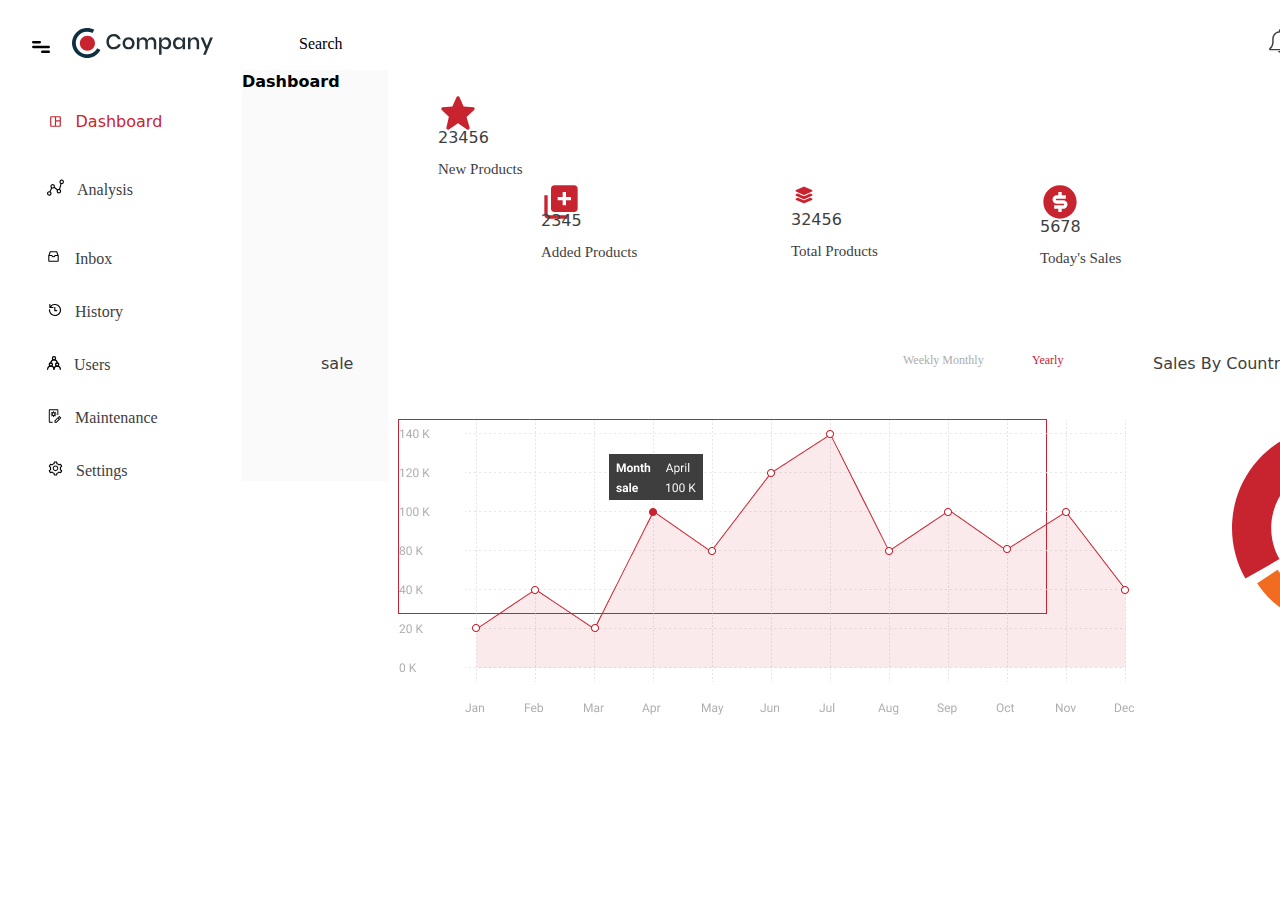
==== HTML TRAINING ASSESMENT/dashboard.html @ 8d581800 "modified" ====
<!DOCTYPE html>
<html lang="en">
  <head>
    <meta charset="UTF-8" />
    <meta http-equiv="X-UA-Compatible" content="IE=edge" />
    <meta name="viewport" content="width=device-width, initial-scale=1.0" />
    <title>Document</title>
    <link rel="stylesheet" href="css/style.css" />
    <link rel="stylesheet" href="css/bootstrap.min.css" />
    <style></style>
  </head>
  <body>
    <div id="topbar">
      <div id="menu-img"><img src="images/menu-bar.svg" alt="" /></div>
      <div id="comp-logo"><img src="images/header-logo.svg" alt="" /></div>
      <div id="search-symbol">
        <img src="images/search-icon.svg" alt="" />
      </div>
      <p id="search-txt">Search</p>
      <div id="notification-icon">
        <img src="images/notification-icon.svg" alt="" />
      </div>
      <div id="profile"><img src="images/profile.png" alt="" /></div>
      <p id="profile-txt">John Doe</p>
      <div id="downward-arrow">
        <img src="images/downward-arrow.svg" alt="" />
      </div>
    </div>
    <div id="Container">
      <div id="sidebar">
        <div id="dashboard">
          <div id="dashboard-img">
            <img src="images/dashboard-active.svg" alt="" />
          </div>
          <p id="dashboard-txt">Dashboard</p>
        </div>
        <div id="analysis">
          <div id="analysis-img">
            <img src="images/graph-default.svg" alt="" />
          </div>
          <p id="analysis-txt">Analysis</p>
        </div>
        <div id="inbox">
          <div id="inbox-img">
            <img src="images/inbox-default.svg" alt="" />
          </div>
          <div id="inbox-txt"><p>Inbox</p></div>
        </div>
        <div id="history">
          <div id="history-img">
            <img src="images/clock-default.svg" alt="" />
          </div>
          <div id="history-txt"><p>History</p></div>
        </div>
        <div id="user">
          <div id="user-img">
            <img src="images/user-default.svg" alt="" />
          </div>
          <div id="user-txt"><p>Users</p></div>
        </div>
        <div id="maintenance">
          <div id="maintenance-img">
            <img src="images/maintenance-default.svg" alt="" />
          </div>
          <div id="maintenance-txt"><p>Maintenance</p></div>
        </div>
        <div id="setting">
          <div id="setting-img">
            <img src="images/setting-default.svg" alt="" />
          </div>
          <div id="setting-txt"><p>Settings</p></div>
        </div>
      </div>
      <div id="right-side">
        <div id="dashboard-word">
          <p>Dashboard</p>
        </div>
        <div id="windows">
          <div id="new-products">
            <div id="new-product-img">
              <img src="images/star.svg" alt="" />
            </div>
            <div id="new-product-num">
              <p>23456</p>
            </div>
            <div id="new-product-txt"><p>New Products</p></div>
          </div>
          <div id="added-products">
            <div id="added-products-img">
              <img src="images/new-product.svg" alt="" />
            </div>
            <div id="added-products-num"><p>2345</p></div>
            <div id="added-products-txt"><p>Added Products</p></div>
          </div>
          <div id="total-products">
            <div id="total-products-img">
              <img src="images/total-product.svg" alt="" />
            </div>
            <div id="total-products-num"><p>32456</p></div>
            <div id="total-products-txt"><p>Total Products</p></div>
          </div>
          <div id="today-sales">
            <div id="today-sales-img">
              <img src="images/dollar-filled.svg" alt="" />
            </div>
            <div id="today-sales-num"><p>5678</p></div>
            <div id="today-sales-txt"><p>Today's Sales</p></div>
          </div>
          <div id="total-sale">
            <div id="total-sale-img">
              <img src="images/money-bag.svg" alt="" />
            </div>
            <div id="total-sale-num"><p>335342</p></div>
            <div id="total-sale-txt"><p>Total Sale</p></div>
          </div>
        </div>
        <div id="visuals">
          <div id="sale-txt"><p>sale</p></div>
          <div id="weekly-monthly-txt"><p>Weekly Monthly</p></div>
          <div id="yearly-txt"><p>Yearly</p></div>
          <div id="graph">
            <img src="images/data-graph.png" alt="" />
          </div>
          <div id="sales-by-country-txt"><p>Sales By Country</p></div>
          <div id="pie-chart">
            <img src="images/pie-chart.svg" alt="" />
          </div>
        </div>
      </div>
    </div>
  </body>
</html>
---- HTML TRAINING ASSESMENT/css/style.css ----
#img1 {
  margin-top: 72px;
  margin-left: 166px;
  width: 576px;
  height: 576px;

  background: transparent url("img/Ellipse 2.png") 0% 0% no-repeat padding-box;
  box-shadow: 0px 4px 31px #0000000a;
  border: 20px solid #ffffff;
  opacity: 1;
  border-radius: 1000px;
}
#img2 {
  margin-left: 164px;
  width: 272px;
  height: 58px;
  opacity: 1;
  margin-top: 106px;
}
#div2 {
  margin-top: 19.17px;
  margin-left: 164px;
  width: 500px;
  height: 100px;
  text-align: left;
  font: normal normal 300 40px/47px Roboto;
  letter-spacing: 0px;
  color: #3e3e3e;
  opacity: 1;
}
#div3 {
  margin-top: 31.87px;

  margin-left: 164px;
  width: 260px;
  height: 33px;
  text-align: left;
  font: normal normal normal 25px/33px Roboto;
  letter-spacing: 0px;
  color: #3e3e3e;
  opacity: 1;
}
#spn1 {
  width: 137px;
  height: 53px;
  text-align: left;
  font: normal normal 900 40px/53px Roboto;
  letter-spacing: 0px;
  color: #c8242f;
  opacity: 1;
}
#div4 {
  display: block;
  margin-top: 23.45px;
  margin-left: 164px;
  width: 429px;
  height: 49px;
  background: #ffffff 0% 0% no-repeat padding-box;
  border: 1px solid #adadad;
  border-radius: 5px;
  opacity: 1;
}
#div5 {
  display: block;
  margin-top: 27px;
  margin-left: 164px;
  width: 429px;
  height: 49px;
  background: #ffffff 0% 0% no-repeat padding-box;
  border: 1px solid #adadad;
  border-radius: 5px;
  opacity: 1;
}
#div6 {
  display: inline;
  color: #ffffff;
  margin-top: 40.15px;
  margin-left: 164px;
  width: 138px;
  height: 45px;
  background: #c8242f 0% 0% no-repeat padding-box;
  border-radius: 23px;
  opacity: 1;
}
#div8 {
  margin-top: 42.63px;
  margin-left: 170.44px;
  width: 121px;
  height: 20px;
  text-align: left;
  font: normal normal normal 15px/20px Roboto;
  letter-spacing: 0px;
  color: #adadad;
  opacity: 1;
}
#div7 {
  margin-top: 23.33px;
  margin-left: 164px;
  width: 160px;
  height: 20px;
  text-align: left;
  font: normal normal normal 15px/20px Roboto;
  letter-spacing: 0px;
  color: #adadad;
  opacity: 1;
}
#spn2 {
  margin-top: 23.13px;
  width: 88px;
  height: 20px;
  text-align: left;
  font: normal normal normal 15px/20px Roboto;
  letter-spacing: 0px;
  color: #c8242f;
  opacity: 1;
}
#temp {
  display: flex;
}
#temps2 {
  display: flex;
  justify-content: flex-start;
  justify-items: flex-start;
}
#temp3 {
  display: flex;
  align-items: center;
}
#temp4 {
  display: flex;
}

/* DASHBOARD CSS */
#Container {
  display: flex;
}
#topbar {
  display: flex;
}
#menu-img {
  margin-top: 34px;
  margin-left: 29px;
  width: 18px;
  height: 22px;
  align-items: center;
  display: inline;
}

#comp-logo {
  margin-top: 28px;
  margin-left: 25px;
  width: 142px;
  height: 30px;
  opacity: 1;
  align-items: center;
  display: inline;
}
#search-symbol {
  margin-top: 30px;
  margin-left: 75px;
  width: 16px;
  height: 16px;
  display: inline;
}
#search-txt {
  margin-top: 33px;
  margin-left: 10px;
  width: 49px;
  height: 21px;
  text-align: left;
  font: normal normal normal 16px/21px Roboto;
  letter-spacing: 0px;
  color: #000000;
  display: inline;
}
#notification-icon {
  margin-top: 28px;
  margin-left: 924.2px;
  width: 22px;
  height: 21px;
  display: inline;
}
#profile {
  margin-top: 18px;
  margin-left: 52.28px;
  width: 44px;
  height: 44px;
  display: inline;
}
#profile-txt {
  margin-top: 28px;
  margin-left: 12px;
  width: 68px;
  height: 21px;
  text-align: left;
  font: normal normal normal 16px/21px Roboto;
  letter-spacing: 0px;
  color: #000000;
  display: inline;
}
#downward-arrow {
  margin-top: 25px;
  margin-left: 14.54px;
  width: 10px;
  height: 6px;
  display: inline;
}
#sidebar {
  top: 80px;
  left: 0px;
  width: 242px;
  height: max-content;
  background: #ffffff 0% 0% no-repeat padding-box;
  opacity: 1;
  display: flex;
  flex-direction: column;
}
#dashboard {
  display: flex;
}
#dashboard-img {
  margin-top: 39px;
  margin-left: 48px;
  left: 48;
  width: 15px;
  height: 15px;
  display: inline;
}
#dashboard-txt {
  margin-top: 40px;
  margin-left: 12.5px;
  width: 78px;
  height: 21px;
  text-align: left;
  font: Roboto;
  letter-spacing: 0px;
  color: #c8242f;
}
#analysis {
  display: flex;
}
#analysis-img {
  margin-top: 28px;
  margin-left: 46px;
  width: 19px;
  height: 18px;
  display: inline;
}
#analysis-txt {
  margin-top: 32px;
  margin-left: 12px;
  width: 60px;
  height: 21px;
  text-align: left;
  font: normal normal normal 16px/21px Roboto;
  letter-spacing: 0px;
  color: #3e3e3e;
}
#inbox {
  display: flex;
}
#inbox-img {
  margin-top: 28px;
  margin-left: 46px;
  width: 15px;
  height: 15px;
  display: inline;
}
#inbox-txt {
  margin-top: 32px;
  margin-left: 14px;
  width: 39px;
  height: 21px;
  text-align: left;
  font: normal normal normal 16px/21px Roboto;
  letter-spacing: 0px;
  color: #3e3e3e;
}
#history {
  display: flex;
}
#history-img {
  margin-top: 28px;
  margin-left: 47px;
  width: 16px;
  height: 16px;
  display: inline;
}
#history-txt {
  margin-top: 32px;
  margin-left: 12px;
  width: 51px;
  height: 21px;
  text-align: left;
  font: normal normal normal 16px/21px Roboto;
  letter-spacing: 0px;
  color: #3e3e3e;
}
#user {
  display: flex;
}
#user-img {
  margin-top: 28px;
  margin-left: 46px;
  width: 16px;
  height: 16px;
}
#user-txt {
  margin-top: 32px;
  margin-left: 12px;
  width: 41px;
  height: 21px;
  text-align: left;
  font: normal normal normal 16px/21px Roboto;
  letter-spacing: 0px;
  color: #3e3e3e;
}
#maintenance {
  display: flex;
}
#maintenance-img {
  margin-top: 28px;
  margin-left: 47px;
  width: 16px;
  height: 18px;
}
#maintenance-txt {
  margin-top: 32px;
  margin-left: 12px;
  width: 92px;
  height: 21px;
  text-align: left;
  font: normal normal normal 16px/21px Roboto;
  letter-spacing: 0px;
  color: #3e3e3e;
}
#setting {
  display: flex;
}
#setting-img {
  margin-top: 28px;
  margin-left: 47px;
  width: 17px;
  height: 17px;
}
#setting-txt {
  margin-top: 32px;
  margin-left: 12px;
  width: 50px;
  height: 21px;
  text-align: left;
  font: normal normal normal 16px/21px Roboto;
  letter-spacing: 0px;
  color: #3e3e3e;
}
#right-side {
  background-color: #fafafa;
  display: flex;
  flex-direction: row;
}
#dashboard-word {
  top: 121px;
  left: 290px;
  width: 146px;
  height: 39px;
  text-align: left;
  font: normal normal medium 30px/39px Roboto;
  letter-spacing: 0px;
  color: #000000;
  opacity: 1;
  /* float: right; */
  font-weight: bold;
}
#windows {
  display: inline;
}

#new-products {
  position: absolute;
  margin-top: 22.5px;
  margin-left: 50px;
  width: 219px;
  height: 116px;
  background: #ffffff 0% 0% no-repeat padding-box;
  border-radius: 5px;
  opacity: 1;
  /* display: flex;
  flex-direction: column; */
}
#new-product-img {
  top: 223px;
  left: 330px;
  width: 33px;
  height: 33px;
  /* background: #c8242f 0% 0% no-repeat padding-box; */
  opacity: 1;
  /* display: inline; */
}
#new-product-num {
  top: 213px;
  left: 383px;
  width: 77px;
  height: 33px;
  text-align: left;
  font: normal normal medium 25px/33px Roboto;
  letter-spacing: 0px;
  color: #3e3e3e;
  opacity: 1;
}
#new-product-txt {
  top: 244px;
  left: 383px;
  width: 94px;
  height: 20px;
  text-align: left;
  font: normal normal normal 15px/20px Roboto;
  letter-spacing: 0px;
  color: #3e3e3e;
  opacity: 1;
}
#added-products {
  position: absolute;
  top: 182px;
  left: 541px;
  width: 219px;
  height: 116px;
  background: #ffffff 0% 0% no-repeat padding-box;
  border-radius: 5px;
}
#added-products-img {
  top: 223px;
  left: 579px;
  width: 27px;
  height: 27px;

  /* background: #c8242f 0% 0% no-repeat padding-box; */
}
#added-products-num {
  top: 213px;
  left: 625px;
  width: 57px;
  height: 33px;
  text-align: left;
  font: normal normal medium 25px/33px Roboto;
  letter-spacing: 0px;
  color: #3e3e3e;
}
#added-products-txt {
  top: 244px;
  left: 625px;
  width: 107px;
  height: 20px;
  text-align: left;
  font: normal normal normal 15px/20px Roboto;
  letter-spacing: 0px;
  color: #3e3e3e;
}
#total-products {
  position: absolute;
  top: 182px;
  left: 791px;
  width: 219px;
  height: 116px;
  background: #ffffff 0% 0% no-repeat padding-box;
  border-radius: 5px;
  opacity: 1;
}
#total-products-img {
  top: 227px;
  left: 831px;
  width: 26px;
  height: 26px;
  /* background: #c8242f 0% 0% no-repeat padding-box; */
  opacity: 1;
}
#total-products-num {
  top: 213px;
  left: 878px;
  width: 77px;
  height: 33px;
  text-align: left;
  font: normal normal medium 25px/33px Roboto;
  letter-spacing: 0px;
  color: #3e3e3e;
  opacity: 1;
}
#total-products-txt {
  top: 244px;
  left: 878px;
  width: 97px;
  height: 20px;
  text-align: left;
  font: normal normal normal 15px/20px Roboto;
  letter-spacing: 0px;
  color: #3e3e3e;
  opacity: 1;
}
#today-sales {
  position: absolute;
  top: 182px;
  left: 1040px;
  width: 219px;
  height: 116px;
  background: #ffffff 0% 0% no-repeat padding-box;
  border-radius: 5px;
  opacity: 1;
}
#today-sales-img {
  top: 223px;
  left: 1084px;
  width: 33px;
  height: 33px;
  /* background: #c8242f 0% 0% no-repeat padding-box; */
  opacity: 1;
}
#today-sales-num {
  top: 213px;
  left: 1136px;
  width: 57px;
  height: 33px;
  text-align: left;
  font: normal normal medium 25px/33px Roboto;
  letter-spacing: 0px;
  color: #3e3e3e;
  opacity: 1;
}
#today-sales-txt {
  top: 244px;
  left: 1136px;
  width: 83px;
  height: 20px;
  text-align: left;
  font: normal normal normal 15px/20px Roboto;
  letter-spacing: 0px;
  color: #3e3e3e;
  opacity: 1;
}
#total-sale {
  top: 182px;
  left: 1290px;
  width: 219px;
  height: 116px;
  background: #ffffff 0% 0% no-repeat padding-box;
  border-radius: 5px;
  opacity: 1;
  position: absolute;
}
#total-sale-img {
  top: 225px;
  left: 1332px;
  width: 29px;
  height: 30px;
  /* background: #C8242F 0% 0% no-repeat padding-box; */
  opacity: 1;
}
#total-sale-num {
  top: 213px;
  left: 1382px;
  width: 91px;
  height: 33px;
  text-align: left;
  font: normal normal medium 25px/33px Roboto;
  letter-spacing: 0px;
  color: #3e3e3e;
  opacity: 1;
}
#total-sale-txt {
  top: 244px;
  left: 1382px;
  width: 66px;
  height: 20px;
  text-align: left;
  font: normal normal normal 15px/20px Roboto;
  letter-spacing: 0px;
  color: #3e3e3e;
  opacity: 1;
}
#sale-txt {
  top: 352px;
  left: 321px;
  width: 43px;
  height: 29px;
  text-align: left;
  font: normal normal medium 22px/29px Roboto;
  letter-spacing: 0px;
  color: #3e3e3e;
  opacity: 1;
  position: absolute;
}
#weekly-monthly-txt {
  top: 352px;
  left: 903px;
  width: 108px;
  height: 16px;
  text-align: left;
  font: normal normal normal 12px/16px Roboto;
  letter-spacing: 0px;
  color: #adadad;
  opacity: 1;
  position: absolute;
}
#yearly-txt {
  top: 352px;
  left: 1032px;
  width: 33px;
  height: 16px;
  text-align: left;
  font: normal normal normal 12px/16px Roboto;
  letter-spacing: 0px;
  color: #c8242f;
  opacity: 1;
  position: absolute;
}
#graph {
  top: 419px;
  left: 398px;
  width: 649px;
  height: 195px;
  border: 1px solid #c8242f;
  opacity: 1;
  position: absolute;
  display: inline;
}
#sales-by-country-txt {
  top: 352px;
  left: 1153px;
  width: 165px;
  height: 29px;
  text-align: left;
  font: normal normal medium 22px/29px Roboto;
  letter-spacing: 0px;
  color: #3e3e3e;
  opacity: 1;
  position: absolute;
}
#pie-chart {
  top: 408px;
  left: 1213px;
  width: 129px;
  height: 153px;
  /* background: #c8242f 0% 0% no-repeat padding-box; */
  opacity: 1;
  position: absolute;
}
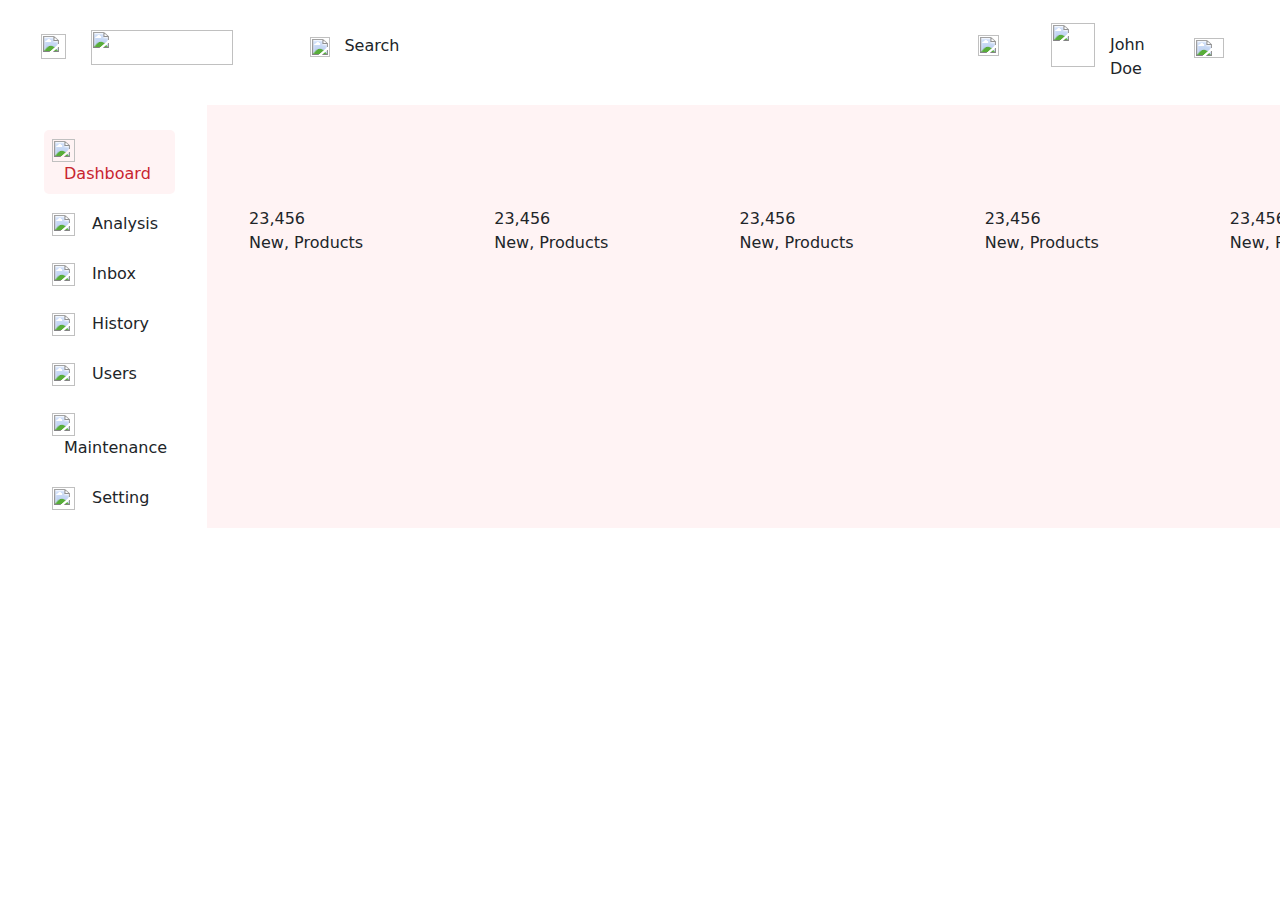
==== commit 0b936828: "second commit" ====
--- a/HTML TRAINING ASSESMENT/dashboard.html
+++ b/HTML TRAINING ASSESMENT/dashboard.html
@@ -5,125 +5,98 @@
     <meta http-equiv="X-UA-Compatible" content="IE=edge" />
     <meta name="viewport" content="width=device-width, initial-scale=1.0" />
     <title>Document</title>
-    <link rel="stylesheet" href="css/style.css" />
+    <link rel="stylesheet" href="css/dashboard.css" />
     <link rel="stylesheet" href="css/bootstrap.min.css" />
     <style></style>
   </head>
   <body>
-    <div id="topbar">
-      <div id="menu-img"><img src="images/menu-bar.svg" alt="" /></div>
-      <div id="comp-logo"><img src="images/header-logo.svg" alt="" /></div>
-      <div id="search-symbol">
-        <img src="images/search-icon.svg" alt="" />
-      </div>
-      <p id="search-txt">Search</p>
-      <div id="notification-icon">
-        <img src="images/notification-icon.svg" alt="" />
-      </div>
-      <div id="profile"><img src="images/profile.png" alt="" /></div>
-      <p id="profile-txt">John Doe</p>
-      <div id="downward-arrow">
-        <img src="images/downward-arrow.svg" alt="" />
-      </div>
-    </div>
-    <div id="Container">
-      <div id="sidebar">
-        <div id="dashboard">
-          <div id="dashboard-img">
-            <img src="images/dashboard-active.svg" alt="" />
-          </div>
-          <p id="dashboard-txt">Dashboard</p>
+    <!-- Navbar Content -->
+
+    <nav class="container" id="navbar">
+      <img src="/images/menu-bar.svg" alt="" id="menubar" />
+      <img src="/images/header-logo.svg" alt="" id="header-logo" />
+      <img src="/images/search-icon.svg" alt="" id="search-icon" />
+      <p id="search-text">Search</p>
+      <img src="/images/notification-icon.svg" alt="" id="notification" />
+      <img src="/images/profile.png" alt="" id="profile" />
+      <p id="john-text">John Doe</p>
+      <img src="/images/downward-arrow.svg" alt="" id="downward" />
+    </nav>
+
+    <!-- Menu Content -->
+    <div id="temp">
+      <div class="container" id="types-menu">
+        <div id="dash-1" class="menu-types-div">
+          <img src="/images/dashboard-active.svg" alt="" class="menu-logos" />
+          <p class="menu-types-desc">Dashboard</p>
         </div>
-        <div id="analysis">
-          <div id="analysis-img">
-            <img src="images/graph-default.svg" alt="" />
-          </div>
-          <p id="analysis-txt">Analysis</p>
+        <div class="menu-types-div">
+          <img src="/images/graph-default.svg" alt="" class="menu-logos" />
+          <p class="menu-types-desc">Analysis</p>
         </div>
-        <div id="inbox">
-          <div id="inbox-img">
-            <img src="images/inbox-default.svg" alt="" />
-          </div>
-          <div id="inbox-txt"><p>Inbox</p></div>
+        <div class="menu-types-div">
+          <img src="/images/inbox-default.svg" alt="" class="menu-logos" />
+          <p class="menu-types-desc">Inbox</p>
         </div>
-        <div id="history">
-          <div id="history-img">
-            <img src="images/clock-default.svg" alt="" />
-          </div>
-          <div id="history-txt"><p>History</p></div>
+        <div class="menu-types-div">
+          <img src="/images/clock-default.svg" alt="" class="menu-logos" />
+          <p class="menu-types-desc">History</p>
         </div>
-        <div id="user">
-          <div id="user-img">
-            <img src="images/user-default.svg" alt="" />
-          </div>
-          <div id="user-txt"><p>Users</p></div>
+        <div class="menu-types-div">
+          <img src="/images/user-default.svg" alt="" class="menu-logos" />
+          <p class="menu-types-desc">Users</p>
         </div>
-        <div id="maintenance">
-          <div id="maintenance-img">
-            <img src="images/maintenance-default.svg" alt="" />
-          </div>
-          <div id="maintenance-txt"><p>Maintenance</p></div>
+        <div class="menu-types-div">
+          <img
+            src="/images/maintenance-default.svg"
+            alt=""
+            class="menu-logos"
+          />
+          <p class="menu-types-desc">Maintenance</p>
         </div>
-        <div id="setting">
-          <div id="setting-img">
-            <img src="images/setting-default.svg" alt="" />
-          </div>
-          <div id="setting-txt"><p>Settings</p></div>
+        <div class="menu-types-div">
+          <img src="/images/setting-default.svg" alt="" class="menu-logos" />
+          <p class="menu-types-desc">Setting</p>
         </div>
       </div>
-      <div id="right-side">
-        <div id="dashboard-word">
-          <p>Dashboard</p>
-        </div>
-        <div id="windows">
-          <div id="new-products">
-            <div id="new-product-img">
-              <img src="images/star.svg" alt="" />
+
+      <!-- The Main Content -->
+      <div class="container" id="main-content">
+        <div id="dash-values">
+          <div class="temp2">
+            <img src="/images/star.svg" alt="" class="dash-values-img" />
+            <div>
+              <span>23,456</span>
+              <p>New, Products</p>
             </div>
-            <div id="new-product-num">
-              <p>23456</p>
+          </div>
+          <div class="temp2">
+            <img src="/images/star.svg" alt="" class="dash-values-img" />
+            <div>
+              <span>23,456</span>
+              <p>New, Products</p>
             </div>
-            <div id="new-product-txt"><p>New Products</p></div>
           </div>
-          <div id="added-products">
-            <div id="added-products-img">
-              <img src="images/new-product.svg" alt="" />
+          <div class="temp2">
+            <img src="/images/star.svg" alt="" class="dash-values-img" />
+            <div>
+              <span>23,456</span>
+              <p>New, Products</p>
             </div>
-            <div id="added-products-num"><p>2345</p></div>
-            <div id="added-products-txt"><p>Added Products</p></div>
           </div>
-          <div id="total-products">
-            <div id="total-products-img">
-              <img src="images/total-product.svg" alt="" />
+          <div class="temp2">
+            <img src="/images/star.svg" alt="" class="dash-values-img" />
+            <div>
+              <span>23,456</span>
+              <p>New, Products</p>
             </div>
-            <div id="total-products-num"><p>32456</p></div>
-            <div id="total-products-txt"><p>Total Products</p></div>
           </div>
-          <div id="today-sales">
-            <div id="today-sales-img">
-              <img src="images/dollar-filled.svg" alt="" />
+          <div class="temp2">
+            <img src="/images/star.svg" alt="" class="dash-values-img" />
+            <div>
+              <span>23,456</span>
+              <p>New, Products</p>
             </div>
-            <div id="today-sales-num"><p>5678</p></div>
-            <div id="today-sales-txt"><p>Today's Sales</p></div>
-          </div>
-          <div id="total-sale">
-            <div id="total-sale-img">
-              <img src="images/money-bag.svg" alt="" />
-            </div>
-            <div id="total-sale-num"><p>335342</p></div>
-            <div id="total-sale-txt"><p>Total Sale</p></div>
-          </div>
-        </div>
-        <div id="visuals">
-          <div id="sale-txt"><p>sale</p></div>
-          <div id="weekly-monthly-txt"><p>Weekly Monthly</p></div>
-          <div id="yearly-txt"><p>Yearly</p></div>
-          <div id="graph">
-            <img src="images/data-graph.png" alt="" />
-          </div>
-          <div id="sales-by-country-txt"><p>Sales By Country</p></div>
-          <div id="pie-chart">
-            <img src="images/pie-chart.svg" alt="" />
           </div>
         </div>
       </div>
--- a/HTML TRAINING ASSESMENT/css/dashboard.css
+++ b/HTML TRAINING ASSESMENT/css/dashboard.css
@@ -0,0 +1,131 @@
+/* Navbar CSS */
+
+#navbar {
+  display: flex;
+  /* align-items: center; */
+  justify-content: flex-start;
+  margin-left: 0px;
+  margin-right: 0px;
+  max-width: 100%;
+  height: 80px;
+}
+
+#menubar {
+  width: 25px;
+  height: 25px;
+  margin-top: 34px;
+  margin-left: 29px;
+  padding: 0px;
+}
+
+#header-logo {
+  width: 142px;
+  height: 35px;
+  margin-top: 30px;
+  margin-left: 25px;
+}
+
+#search-icon {
+  width: 20px;
+  height: 20px;
+  margin-top: 37px;
+  margin-left: 76.67px;
+}
+
+#search-text {
+  width: 49px;
+  height: 20px;
+  font-weight: 500;
+  font-size: 16px;
+  margin-top: 34px;
+  margin-left: 14.74px;
+}
+
+#notification {
+  margin-left: auto;
+  width: 21.52px;
+  height: 21.06px;
+  margin-top: 35px;
+  margin-right: 52.28px;
+}
+
+#profile {
+  width: 44px;
+  height: 44px;
+  margin-top: 23px;
+  margin-right: 14.54px;
+}
+
+#john-text {
+  width: 70px;
+  height: 23px;
+  margin-top: 33px;
+  margin-right: 14.54px;
+  font-weight: 500;
+}
+
+#downward {
+  width: 30px;
+  height: 20px;
+  margin-top: 37.5px;
+  margin-right: 43.53px;
+}
+
+/* Menu types CSS */
+
+#types-menu {
+  margin: 0px;
+  margin-left: 32px;
+  margin-top: 50px;
+  max-width: 200px;
+  display: inline-block;
+}
+
+.menu-types-div {
+  margin-bottom: 10px;
+  padding: 8px;
+}
+
+.menu-logos {
+  width: 23px;
+  height: 23px;
+}
+
+.menu-types-desc {
+  display: inline;
+  margin-left: 12px;
+}
+
+#dash-1 {
+  background-color: #fff3f4;
+  color: #c8242f;
+  font-weight: 500;
+  border-radius: 5px;
+}
+
+/* Main Content CSS */
+#temp {
+  display: flex;
+  max-height: 100%;
+}
+
+#main-content {
+  background-color: #fff3f4;
+  max-width: 100%;
+  margin-top: 25px;
+  margin-left: 20px;
+  /* justify-content: center; */
+  align-items: center;
+}
+
+#dash-values {
+  display: flex;
+  margin-left: 30px;
+  margin-top: 102px;
+}
+
+.temp2 {
+  display: flex;
+  /* background-color: ; */
+  width: 300px;
+}
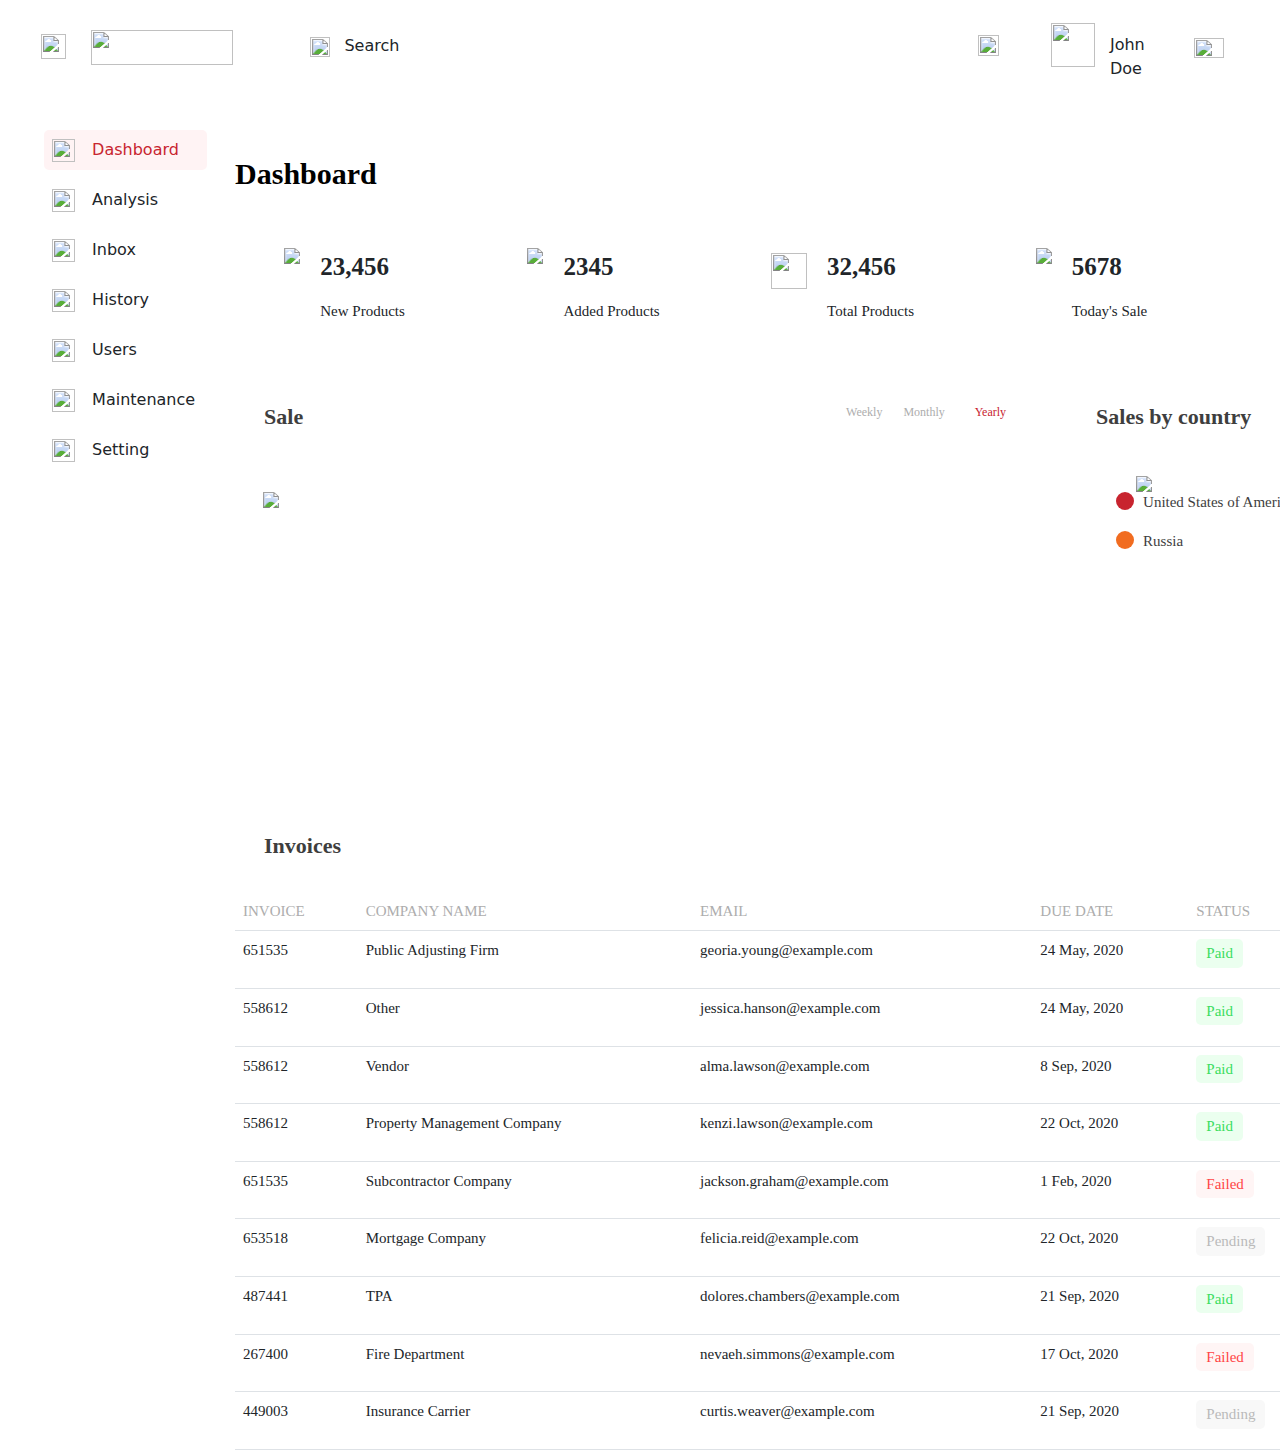
==== commit 91512811: "third commit" ====
--- a/HTML TRAINING ASSESMENT/dashboard.html
+++ b/HTML TRAINING ASSESMENT/dashboard.html
@@ -4,14 +4,81 @@
     <meta charset="UTF-8" />
     <meta http-equiv="X-UA-Compatible" content="IE=edge" />
     <meta name="viewport" content="width=device-width, initial-scale=1.0" />
-    <title>Document</title>
+    <title>Dashboard</title>
     <link rel="stylesheet" href="css/dashboard.css" />
     <link rel="stylesheet" href="css/bootstrap.min.css" />
-    <style></style>
+
+    <!-- <link rel="stylesheet" href="css/bootstrap.min.css" /> -->
   </head>
   <body>
-    <!-- Navbar Content -->
-
+    <!-- <div class="topnavbar">
+      <div class="topleftnavbar">
+        <img
+          src="../images/menu-bar.svg"
+          class="menudesign"
+          width="30px"
+          height="24px"
+        />
+        <img
+          src="../images/header-logo.svg"
+          class="logo"
+          width="142px"
+          height="30px"
+        />
+        <img src="../images//search-icon.svg" class="searchicon" />
+        <input
+          type="text"
+          class="form-control"
+          id="search-icon"
+          aria-describedby="emailHelp"
+          placeholder="Search"
+          class="search-control"
+        />
+      </div>
+      <div class="toprightnavbar">
+        <img src="../images/notification-icon.svg" class="notification" />
+        <img src="../images/profile.png" class="profile" />
+        <select class="dropdesign">
+          <option value="John Doe">John Doe</option>
+        </select>
+      </div>
+    </div>
+
+    <div class="content">
+
+        <div class="sidebar">
+        <div class="eachsidemenu"><a href="#" class="link">
+                <div style="background-color:#FFF3F4;padding:15px;margin-left: 30px;margin-right:30px;display: flex;"><img
+                        src="../images/dashboard-active.svg" width="16px" height="16px"><span
+                        style="margin-left: 12px;color:#C8242F;">Dashboard</span></div>
+            </a></div>
+        <div class="eachsidemenu" style="padding-top:17px;"><a href="#" class="link">
+                <div style="display: flex;"><img src="../images/graph-default.svg" width="16px" height="16px"
+                        style="margin-left: 47px;"><span style="margin-left: 12px;">Analysis</span></div>
+            </a></div>
+        <div class="eachsidemenu"><a href="#" class="link">
+                <div style="display: flex;"><img src="../images/inbox-default.svg" width="16px" height="16px"
+                        style="margin-left: 47px;"><span style="margin-left: 12px;">Inbox</span></div>
+            </a></div>
+        <div class="eachsidemenu"><a href="#" class="link">
+                <div style="display: flex;"><img src="../images/clock-default.svg" width="16px" height="16px"
+                        style="margin-left: 47px;"><span style="margin-left: 12px;">History</span></div>
+            </a></div>
+        <div class="eachsidemenu"><a href="#" class="link">
+                <div style="display: flex;"><img src="../images//user-default.svg" width="16px" height="16px"
+                        style="margin-left: 47px;"><span style="margin-left: 12px;">Users</span></div>
+            </a></div>
+        <div class="eachsidemenu"><a href="#" class="link">
+                <div style="display: flex;"><img src="../images/maintenance-default.svg" width="16px" height="16px"
+                        style="margin-left: 47px;"><span style="margin-left: 12px;">Maintenance</span></div>
+            </a></div>
+        <div class="eachsidemenu"><a href="#" class="link">
+                <div style="display: flex;"><img src="../images/setting-default.svg" width="16px" height="16px"
+                        style="margin-left: 47px;"><span style="margin-left: 12px;">Setting</span></div>
+            </a></div>
+        </div> -->
+
+    <!--nav bar  -->
     <nav class="container" id="navbar">
       <img src="/images/menu-bar.svg" alt="" id="menubar" />
       <img src="/images/header-logo.svg" alt="" id="header-logo" />
@@ -24,8 +91,8 @@
     </nav>
 
     <!-- Menu Content -->
-    <div id="temp">
-      <div class="container" id="types-menu">
+    <div class="temp">
+      <div class="container" id="typesmenu">
         <div id="dash-1" class="menu-types-div">
           <img src="/images/dashboard-active.svg" alt="" class="menu-logos" />
           <p class="menu-types-desc">Dashboard</p>
@@ -60,43 +127,240 @@
         </div>
       </div>
 
-      <!-- The Main Content -->
-      <div class="container" id="main-content">
-        <div id="dash-values">
-          <div class="temp2">
-            <img src="/images/star.svg" alt="" class="dash-values-img" />
-            <div>
-              <span>23,456</span>
-              <p>New, Products</p>
-            </div>
-          </div>
-          <div class="temp2">
-            <img src="/images/star.svg" alt="" class="dash-values-img" />
-            <div>
-              <span>23,456</span>
-              <p>New, Products</p>
-            </div>
-          </div>
-          <div class="temp2">
-            <img src="/images/star.svg" alt="" class="dash-values-img" />
-            <div>
-              <span>23,456</span>
-              <p>New, Products</p>
-            </div>
-          </div>
-          <div class="temp2">
-            <img src="/images/star.svg" alt="" class="dash-values-img" />
-            <div>
-              <span>23,456</span>
-              <p>New, Products</p>
-            </div>
-          </div>
-          <div class="temp2">
-            <img src="/images/star.svg" alt="" class="dash-values-img" />
-            <div>
-              <span>23,456</span>
-              <p>New, Products</p>
-            </div>
+      <!--  -->
+      <div class="maindashboard">
+        <p class="dash">Dashboard</p>
+        <div class="cards">
+          <div class="card1">
+            <div
+              style="
+                display: flex;
+                display: flex;
+                align-items: center;
+                justify-content: center;
+              "
+            >
+              <div style="display: flex">
+                <img src="../images/star.svg" />
+                <div style="margin-left: 20px">
+                  <p class="bigfont">23,456</p>
+                  <p class="smallfont">New Products</p>
+                </div>
+              </div>
+              <div></div>
+            </div>
+          </div>
+          <div class="card2">
+            <div
+              style="
+                display: flex;
+                align-items: center;
+                justify-content: center;
+              "
+            >
+              <div style="display: flex">
+                <img src="../images/new-product.svg" />
+                <div style="margin-left: 20px">
+                  <p class="bigfont">2345</p>
+                  <p class="smallfont">Added Products</p>
+                </div>
+              </div>
+              <div></div>
+            </div>
+          </div>
+          <div class="card3">
+            <div
+              style="
+                display: flex;
+                align-items: center;
+                justify-content: center;
+              "
+            >
+              <div style="display: flex">
+                <img
+                  src="../images/total-product.svg"
+                  width="36px"
+                  height="36px"
+                  style="margin-top: 5px"
+                />
+                <div style="margin-left: 20px">
+                  <p class="bigfont">32,456</p>
+                  <p class="smallfont">Total Products</p>
+                </div>
+              </div>
+              <div></div>
+            </div>
+          </div>
+          <div class="card4">
+            <div
+              style="
+                display: flex;
+                align-items: center;
+                justify-content: center;
+              "
+            >
+              <div style="display: flex">
+                <img src="../images/dollar-filled.svg" />
+                <div style="margin-left: 20px">
+                  <p class="bigfont">5678</p>
+                  <p class="smallfont">Today's Sale</p>
+                </div>
+              </div>
+              <div></div>
+            </div>
+          </div>
+          <div class="card5">
+            <div
+              style="
+                display: flex;
+                align-items: center;
+                justify-content: center;
+              "
+            >
+              <div style="display: flex">
+                <img src="../images/money-bag.svg" />
+                <div style="margin-left: 20px">
+                  <p class="bigfont">33,5342</p>
+                  <p class="smallfont">Total Sale</p>
+                </div>
+              </div>
+            </div>
+          </div>
+        </div>
+
+        <div class="graph">
+          <div class="part1">
+            <div class="subpart1">
+              <p id="gp1txt">Sale</p>
+              <div class="subcontent">
+                <p id="graph-txt-1">
+                  Weekly&nbsp;&nbsp;&nbsp;&nbsp;&nbsp;&nbsp;&nbsp;Monthly
+                </p>
+              </div>
+              <div class="subcontent2">
+                <p>Yearly</p>
+              </div>
+            </div>
+            <div class="datagraph">
+              <img id="graph-img" src="/images/data-graph.png" />
+            </div>
+          </div>
+          <div class="part2">
+            <p id="gp2txt">Sales by country</p>
+            <img src="/images/pie-chart.svg" />
+            <div class="color1">
+              <div class="color-cont1">
+                <div class="r"></div>
+                <div class="n1">United States of America</div>
+                <div class="g"></div>
+                <div class="n2">Canada</div>
+              </div>
+            </div>
+            <div class="color2">
+              <div class="color-cont2">
+                <div class="o"></div>
+                <div class="n3">Russia</div>
+                <div class="y"></div>
+                <div class="n4">India</div>
+              </div>
+            </div>
+          </div>
+        </div>
+
+        <div class="table">
+          <div class="subhead">
+            <div class="invoice">Invoices</div>
+            <div class="view">View All</div>
+          </div>
+          <div class="tab">
+            <form>
+              <table class="table" id="tab">
+                <thead>
+                  <tr>
+                    <th scope="col" class="tablefirst">INVOICE</th>
+                    <th scope="col" class="tablefirst">COMPANY NAME</th>
+                    <th scope="col" class="tablefirst">EMAIL</th>
+                    <th scope="col" class="tablefirst">DUE DATE</th>
+                    <th scope="col" class="tablefirst">STATUS</th>
+                    <th scope="col" class="tablefirst">AMOUNT</th>
+                  </tr>
+                </thead>
+                <tbody>
+                  <tr>
+                    <td>651535</td>
+                    <td>Public Adjusting Firm</td>
+                    <td>georia.young@example.com</td>
+                    <td>24 May, 2020</td>
+                    <td><button class="btndesignpaid">Paid</button></td>
+                    <td>$47,800</td>
+                  </tr>
+                  <tr>
+                    <td>558612</td>
+                    <td>Other</td>
+                    <td>jessica.hanson@example.com</td>
+                    <td>24 May, 2020</td>
+                    <td><button class="btndesignpaid">Paid</button></td>
+                    <td>$98,000</td>
+                  </tr>
+                  <tr>
+                    <td>558612</td>
+                    <td>Vendor</td>
+                    <td>alma.lawson@example.com</td>
+                    <td>8 Sep, 2020</td>
+                    <td><button class="btndesignpaid">Paid</button></td>
+                    <td>$20,900</td>
+                  </tr>
+                  <tr>
+                    <td>558612</td>
+                    <td>Property Management Company</td>
+                    <td>kenzi.lawson@example.com</td>
+                    <td>22 Oct, 2020</td>
+                    <td><button class="btndesignpaid">Paid</button></td>
+                    <td>$10,570</td>
+                  </tr>
+                  <tr>
+                    <td>651535</td>
+                    <td>Subcontractor Company</td>
+                    <td>jackson.graham@example.com</td>
+                    <td>1 Feb, 2020</td>
+                    <td><button class="btndesignfail">Failed</button></td>
+                    <td>$10,200</td>
+                  </tr>
+                  <tr>
+                    <td>653518</td>
+                    <td>Mortgage Company</td>
+                    <td>felicia.reid@example.com</td>
+                    <td>22 Oct, 2020</td>
+                    <td><button class="btndesignpending">Pending</button></td>
+                    <td>$12,600</td>
+                  </tr>
+                  <tr>
+                    <td>487441</td>
+                    <td>TPA</td>
+                    <td>dolores.chambers@example.com</td>
+                    <td>21 Sep, 2020</td>
+                    <td><button class="btndesignpaid">Paid</button></td>
+                    <td>$11,170</td>
+                  </tr>
+                  <tr>
+                    <td>267400</td>
+                    <td>Fire Department</td>
+                    <td>nevaeh.simmons@example.com</td>
+                    <td>17 Oct, 2020</td>
+                    <td><button class="btndesignfail">Failed</button></td>
+                    <td>$28,000</td>
+                  </tr>
+                  <tr>
+                    <td>449003</td>
+                    <td>Insurance Carrier</td>
+                    <td>curtis.weaver@example.com</td>
+                    <td>21 Sep, 2020</td>
+                    <td><button class="btndesignpending">Pending</button></td>
+                    <td>$10,000</td>
+                  </tr>
+                </tbody>
+              </table>
+            </form>
           </div>
         </div>
       </div>
--- a/HTML TRAINING ASSESMENT/css/dashboard.css
+++ b/HTML TRAINING ASSESMENT/css/dashboard.css
@@ -1,5 +1,112 @@
-/* Navbar CSS */
-
+/* .topnavbar {
+  width: 1560px;
+  height: 80px;
+  display: flex;
+  justify-content: space-between;
+  background-color: #ffffff !important;
+  font-family: "roboto";
+  font-weight: 500;
+  display: flex;
+}
+.menudesign {
+  margin-left: 30px;
+  margin-top: 27px;
+}
+* {
+  margin: 0;
+  padding: 0;
+}
+
+.content {
+  display: flex;
+}
+.logo {
+  margin-left: 25px;
+  margin-top: 25px;
+  margin-bottom: 25px;
+}
+.searchicon {
+  width: 16px;
+  height: 16px;
+  margin-top: 32px;
+  margin-bottom: 32px;
+  margin-left: 77px;
+}
+.form-control {
+  border: none !important;
+  width: 49px !important;
+  height: 21px !important;
+  outline: none;
+  margin-top: 30px;
+  margin-bottom: 30px;
+  margin-left: 15px;
+}
+.notification {
+  margin-top: 30px;
+  margin-bottom: 30px;
+}
+.profile {
+  margin-left: 52px;
+  margin-top: 18px;
+  margin-bottom: 18px;
+}
+.dropdesign {
+  margin-left: 12px;
+  margin-top: 28px;
+  margin-bottom: 30px;
+  border: none;
+  margin-right: 44px;
+}
+.toprightnavbar {
+  display: flex;
+}
+.topleftnavbar {
+  display: flex;
+}
+.sidebar {
+  top: 80px;
+  width: 227px;
+  height: 1279px;
+  background-color: #ffffff;
+  font-family: "roboto";
+  font-weight: 500;
+}
+.link {
+  text-decoration: none;
+  color: #3e3e3e;
+}
+
+.eachsidemenu {
+  padding-top: 32px;
+}
+body {
+  background-color: #fafafa;
+}
+.maindashboard {
+  position: absolute;
+  margin-left: 274px;
+  margin-top: 40.75px;
+  width: 100%;
+  font-family: "roboto";
+  font-weight: 500 !important;
+}
+.dash {
+  font-size: 30px;
+  color: #000000;
+  font: normal normal medium 30px/39px Roboto;
+  font-weight: 500;
+  font-weight: bold;
+} */
+.temp {
+  display: grid;
+  grid-template-columns: auto auto;
+}
+.maindashboard {
+  margin-left: 48px;
+  margin-top: 71.29px;
+  width: 100%;
+  font-family: "roboto";
+}
 #navbar {
   display: flex;
   /* align-items: center; */
@@ -9,7 +116,15 @@
   max-width: 100%;
   height: 80px;
 }
-
+#overlay {
+  width: 110vw;
+  height: 100vh;
+  position: fixed;
+  top: 0;
+  left: 0;
+  z-index: 1;
+  display: none;
+}
 #menubar {
   width: 25px;
   height: 25px;
@@ -39,6 +154,7 @@
   font-size: 16px;
   margin-top: 34px;
   margin-left: 14.74px;
+  margin-right: 20px;
 }
 
 #notification {
@@ -73,12 +189,12 @@
 
 /* Menu types CSS */
 
-#types-menu {
+#typesmenu {
   margin: 0px;
   margin-left: 32px;
   margin-top: 50px;
   max-width: 200px;
-  display: inline-block;
+  z-index: 2;
 }
 
 .menu-types-div {
@@ -103,29 +219,329 @@
   border-radius: 5px;
 }
 
-/* Main Content CSS */
-#temp {
-  display: flex;
-  max-height: 100%;
-}
-
-#main-content {
-  background-color: #fff3f4;
-  max-width: 100%;
-  margin-top: 25px;
-  margin-left: 20px;
-  /* justify-content: center; */
+/*  */
+.dash {
+  font-size: 30px;
+  color: #000000;
+  font: normal normal medium 30px/39px Roboto;
+  font-weight: 500;
+  font-weight: bold;
+}
+.cards {
+  display: flex;
   align-items: center;
 }
-
-#dash-values {
-  display: flex;
+.card1 {
+  display: flex;
+  align-items: center;
+  justify-content: center;
+  width: 219px;
+  height: 116px;
+  background-color: #ffffff;
+  margin-top: 22px;
+  margin-right: 30px;
+}
+.card2 {
+  display: flex;
+  align-items: center;
+  justify-content: center;
+  width: 219px;
+  height: 116px;
+  background-color: #ffffff;
+  margin-top: 22px;
+  margin-right: 30px;
+}
+.card3 {
+  display: flex;
+  align-items: center;
+  justify-content: center;
+  width: 219px;
+  height: 116px;
+  background-color: #ffffff;
+  margin-top: 22px;
+  margin-right: 30px;
+}
+.card4 {
+  display: flex;
+  align-items: center;
+  justify-content: center;
+  width: 219px;
+  height: 116px;
+  background-color: #ffffff;
+  margin-top: 22px;
+  margin-right: 30px;
+}
+.card5 {
+  display: flex;
+  align-items: center;
+  justify-content: center;
+  width: 219px;
+  height: 116px;
+  background-color: #ffffff;
+  margin-top: 22px;
+  margin-right: 30px;
+}
+.bigfont {
+  font-size: 25px;
+  font: normal normal medium 30px/39px Roboto;
+  font-weight: bold;
+}
+.smallfont {
+  font-size: 15px;
+  font: normal normal normal 15px/20px Roboto;
+}
+.graph {
+  display: flex;
+}
+
+.part1 {
+  margin-top: 30px;
+  width: 802px;
+  height: 400px;
+  background: #ffffff;
+  border-radius: 5px;
+  opacity: 1;
+}
+.subpart1 {
+  display: flex;
+}
+
+#gp1txt {
+  margin-top: 23.52px;
+  margin-left: 29px;
+  width: 43px;
+  height: 29px;
+  text-align: left;
+  font: normal 22px Roboto;
+  letter-spacing: 0px;
+  color: #3e3e3e;
+  opacity: 1;
+  font-weight: bold;
+}
+.subcontent {
+  display: flex;
+  margin-left: 539px;
+  margin-top: 24.1px;
+  width: 108px;
+  height: 16px;
+  text-align: left;
+  font: normal normal normal 12px/16px Roboto;
+  letter-spacing: 0px;
+  color: #adadad;
+  opacity: 1;
+}
+.subcontent2 {
+  margin-left: 20.58px;
+  margin-top: 24.1px;
+  width: 33px;
+  height: 16px;
+  text-align: left;
+  font: normal normal normal 12px/16px Roboto;
+  letter-spacing: 0px;
+  color: #c8242f;
+  opacity: 1;
+}
+.datagraph {
+  margin-left: 27.5px;
+  margin-top: 37.98px;
+  width: 649px;
+  height: 234px;
+}
+
+.part2 {
+  margin-top: 32px;
   margin-left: 30px;
-  margin-top: 102px;
-}
-
-.temp2 {
-  display: flex;
-  /* background-color: ; */
-  width: 300px;
-}
+  width: 385px;
+  height: 398px;
+  background: #ffffff;
+  border-radius: 5px;
+  opacity: 1;
+}
+#gp2txt {
+  margin-top: 21.52px;
+  margin-left: 29px;
+  width: 165px;
+  height: 29px;
+  text-align: left;
+  font: normal 22px Roboto;
+  letter-spacing: 0px;
+  color: #3e3e3e;
+  opacity: 1;
+  font-weight: bold;
+}
+.part2 img {
+  margin-left: 69px;
+  margin-top: 27.48px;
+  opacity: 1;
+}
+
+.color-cont1 {
+  display: flex;
+}
+.r {
+  width: 18px;
+  height: 18px;
+  margin-left: 49px;
+  border-radius: 50%;
+  background-color: #c8242f;
+}
+.n1 {
+  margin-left: 9px;
+  width: 166px;
+  height: 20px;
+  text-align: left;
+  font: normal normal normal 15px/20px Roboto;
+  letter-spacing: 0px;
+  color: #3e3e3e;
+  opacity: 1;
+}
+.g {
+  margin-left: 26px;
+  height: 18px;
+  width: 18px;
+  border-radius: 50%;
+  background-color: #a2b86c;
+}
+.n2 {
+  margin-left: 9px;
+  width: 51px;
+  height: 20px;
+  text-align: left;
+  font: normal normal normal 15px/20px Roboto;
+  letter-spacing: 0px;
+  color: #3e3e3e;
+  opacity: 1;
+}
+
+.color-cont2 {
+  display: flex;
+  margin-top: 18.87px;
+}
+.o {
+  width: 18px;
+  height: 18px;
+  margin-left: 49px;
+  border-radius: 50%;
+  background-color: #f16c20;
+}
+.n3 {
+  margin-left: 9px;
+  width: 45px;
+  height: 20px;
+  text-align: left;
+  font: normal normal normal 15px/20px Roboto;
+  letter-spacing: 0px;
+  color: #3e3e3e;
+  opacity: 1;
+}
+.y {
+  margin-left: 147px;
+  height: 18px;
+  width: 18px;
+  border-radius: 50%;
+  background-color: #ebc844;
+}
+.n4 {
+  margin-left: 9px;
+  width: 33px;
+  height: 20px;
+  text-align: left;
+  font: normal normal normal 15px/20px Roboto;
+  letter-spacing: 0px;
+  color: #3e3e3e;
+  opacity: 1;
+}
+.table {
+  margin-top: 30px;
+  width: 1217px;
+  height: 558px;
+  background: #ffffff 0% 0% no-repeat padding-box;
+  border-radius: 5px;
+  opacity: 1;
+}
+.subhead {
+  display: flex;
+}
+.invoice {
+  margin-top: 22.52px;
+  margin-left: 29px;
+  width: 82px;
+  height: 29px;
+  text-align: left;
+  font: normal 22px Roboto;
+  letter-spacing: 0px;
+  color: #3e3e3e;
+  opacity: 1;
+  font-weight: bold;
+}
+.view {
+  margin-top: 26.1px;
+  margin-left: 1034px;
+  width: 43px;
+  height: 16px;
+  text-align: left;
+  font: normal 12px Roboto;
+  letter-spacing: 0px;
+  color: #c8242f;
+  opacity: 1;
+}
+
+.tablefirst {
+  color: #adadad;
+  font-family: "roboto";
+  font-weight: 400;
+}
+.tab {
+  text-align: justify;
+}
+#tab {
+  margin-top: 30px !important;
+  width: 1217px !important;
+  font-size: 15px;
+  font-family: "roboto";
+  font-weight: 400;
+}
+.btndesignpaid {
+  border-radius: 5px;
+  background-color: #ebffef;
+  color: #3cdd5f;
+  border: none;
+  padding-left: 10px;
+  padding-right: 10px;
+  padding-top: 3px;
+  padding-bottom: 3px;
+}
+.btndesignfail {
+  border-radius: 5px;
+  color: #ff4545;
+  background-color: #fff5f5;
+  border: none;
+  padding-left: 10px;
+  padding-right: 10px;
+  padding-top: 3px;
+  padding-bottom: 3px;
+}
+.btndesignpending {
+  border-radius: 5px;
+  color: #bababa;
+  background-color: #f8f8f8;
+  border: none;
+  padding-left: 10px;
+  padding-right: 10px;
+  padding-top: 3px;
+  padding-bottom: 3px;
+}
+@media screen and (min-width: 360px) and (max-width: 539px) {
+  .graph {
+    display: block;
+  }
+  #graph-img {
+    width: 100%;
+  }
+
+  .cards {
+    display: grid;
+  }
+  #graph-txt-1 {
+  }
+}
